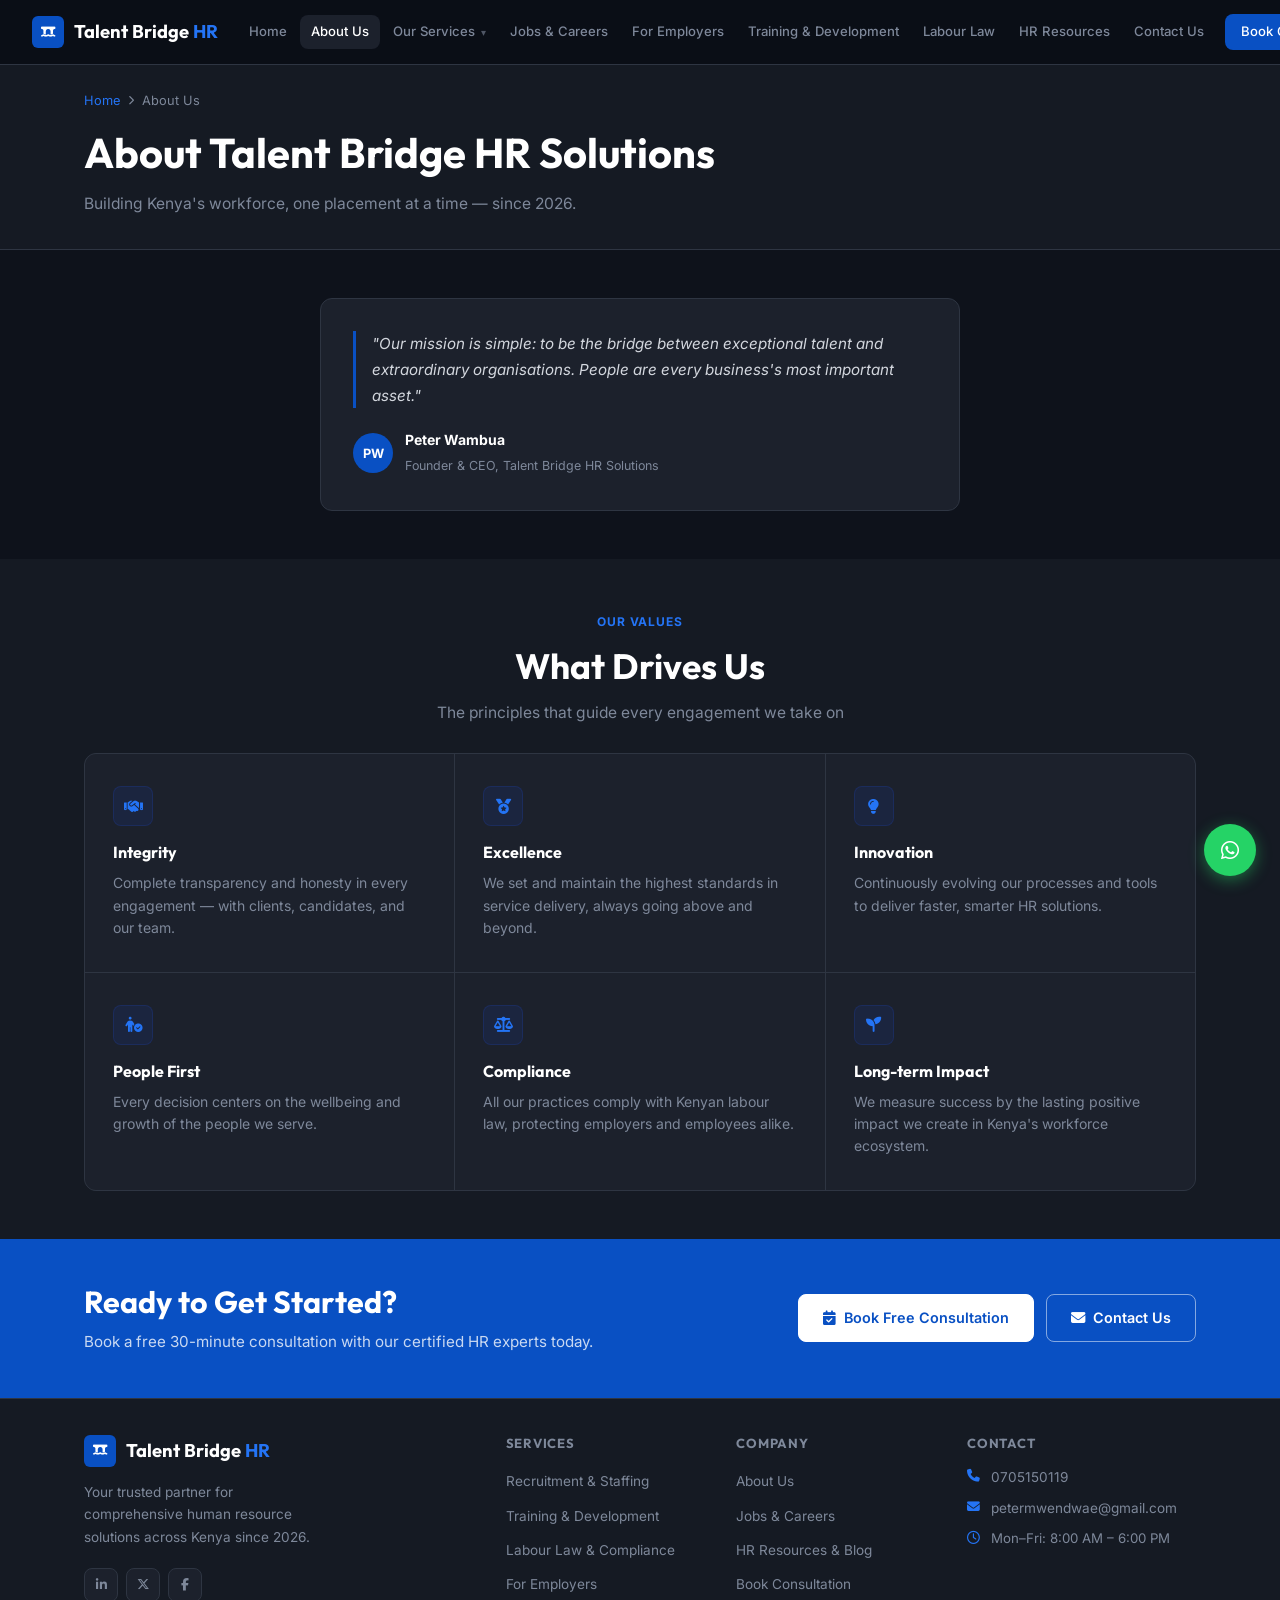
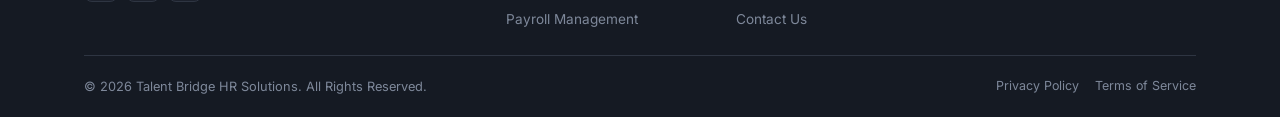
==== about.html @ 5bc2b4ff "Add Talent Bridge HR Solutions frontend" ====
<!DOCTYPE html>
<html lang="en">
<head>
    <meta charset="UTF-8">
    <meta name="viewport" content="width=device-width,initial-scale=1.0">
    <meta name="description" content="About Talent Bridge HR Solutions – Kenya's trusted HR consulting and staffing partner since 2026.">
    <title>About Us – Talent Bridge HR Solutions</title>
    <link rel="preconnect" href="https://fonts.googleapis.com">
    <link href="https://fonts.googleapis.com/css2?family=Inter:wght@300;400;500;600;700&family=Outfit:wght@400;600;700;800&display=swap" rel="stylesheet">
    <link rel="stylesheet" href="https://cdnjs.cloudflare.com/ajax/libs/font-awesome/6.5.0/css/all.min.css">
    <link rel="stylesheet" href="css/style.css">
    <script defer src="js/script.js"></script>
</head>
<body>
<header class="site-header" id="site-header">
    <nav class="navbar">
        <div class="logo">
            <div class="logo-icon"><i class="fa-solid fa-bridge-water"></i></div>
            <span>Talent Bridge <span class="logo-accent">HR</span></span>
        </div>
        <button class="menu-btn" id="menu-btn" aria-label="Toggle menu"><span></span><span></span><span></span></button>
        <ul class="nav-links" id="nav-links">
            <li><a href="index.html">Home</a></li>
            <li><a href="about.html"  class="active">About Us</a></li>
            <li class="has-dropdown">
                <a href="services.html">Our Services <span class="arrow">&#9662;</span></a>
                <ul class="dropdown">
                    <li><a href="services.html#recruitment">Recruitment</a></li>
                    <li><a href="services.html#payroll">Payroll Management</a></li>
                    <li><a href="services.html#compliance">Compliance</a></li>
                    <li><a href="services.html#consulting">HR Consulting</a></li>
                </ul>
            </li>
            <li><a href="jobs.html">Jobs &amp; Careers</a></li>
            <li><a href="employers.html">For Employers</a></li>
            <li><a href="training.html">Training &amp; Development</a></li>
            <li><a href="labour-law.html">Labour Law</a></li>
            <li><a href="blog.html">HR Resources</a></li>
            <li><a href="contacts.html">Contact Us</a></li>
            <li><a href="consultation.html" class="nav-cta">Book Consultation</a></li>
        </ul>
    </nav>
</header>
<section class="page-hero">
    <div class="container">
        <div class="breadcrumb">
            <a href="index.html">Home</a>
            <i class="fa-solid fa-chevron-right"></i>
            <span>About Us</span>
        </div>
        <h1>About Talent Bridge HR Solutions</h1>
        <p>Building Kenya's workforce, one placement at a time — since 2026.</p>
    </div>
</section>

<section class="section">
    <div class="container">
        <div class="testimonial-box" style="max-width:640px;margin:0 auto;">
            <blockquote>"Our mission is simple: to be the bridge between exceptional talent and extraordinary organisations. People are every business's most important asset."</blockquote>
            <div class="t-author">
                <div class="t-avatar">PW</div>
                <div><strong>Peter Wambua</strong><span>Founder &amp; CEO, Talent Bridge HR Solutions</span></div>
            </div>
        </div>
    </div>
</section>

<section class="section section-alt">
    <div class="container">
        <div class="section-header">
            <div class="section-tag">Our Values</div>
            <h2>What Drives Us</h2>
            <p>The principles that guide every engagement we take on</p>
        </div>
        <div class="services-grid">
            <div class="service-card">
                <div class="service-icon"><i class="fa-solid fa-handshake"></i></div>
                <h3>Integrity</h3>
                <p>Complete transparency and honesty in every engagement — with clients, candidates, and our team.</p>
            </div>
            <div class="service-card">
                <div class="service-icon"><i class="fa-solid fa-medal"></i></div>
                <h3>Excellence</h3>
                <p>We set and maintain the highest standards in service delivery, always going above and beyond.</p>
            </div>
            <div class="service-card">
                <div class="service-icon"><i class="fa-solid fa-lightbulb"></i></div>
                <h3>Innovation</h3>
                <p>Continuously evolving our processes and tools to deliver faster, smarter HR solutions.</p>
            </div>
            <div class="service-card">
                <div class="service-icon"><i class="fa-solid fa-person-circle-check"></i></div>
                <h3>People First</h3>
                <p>Every decision centers on the wellbeing and growth of the people we serve.</p>
            </div>
            <div class="service-card">
                <div class="service-icon"><i class="fa-solid fa-scale-balanced"></i></div>
                <h3>Compliance</h3>
                <p>All our practices comply with Kenyan labour law, protecting employers and employees alike.</p>
            </div>
            <div class="service-card">
                <div class="service-icon"><i class="fa-solid fa-seedling"></i></div>
                <h3>Long-term Impact</h3>
                <p>We measure success by the lasting positive impact we create in Kenya's workforce ecosystem.</p>
            </div>
        </div>
    </div>
</section>

<section class="cta-banner">
    <div class="container">
        <div class="cta-text">
            <h2>Ready to Get Started?</h2>
            <p>Book a free 30-minute consultation with our certified HR experts today.</p>
        </div>
        <div class="cta-actions">
            <a href="consultation.html" class="btn btn-white"><i class="fa-solid fa-calendar-check"></i> Book Free Consultation</a>
            <a href="contacts.html" class="btn btn-outline-white"><i class="fa-solid fa-envelope"></i> Contact Us</a>
        </div>
    </div>
</section>
<footer class="site-footer" id="footer">
    <div class="footer-main">
        <div class="container">
            <div class="footer-grid">
                <div class="footer-brand">
                    <div class="logo">
                        <div class="logo-icon"><i class="fa-solid fa-bridge-water"></i></div>
                        <span>Talent Bridge <span class="logo-accent">HR</span></span>
                    </div>
                    <p>Your trusted partner for comprehensive human resource solutions across Kenya since 2026.</p>
                    <div class="footer-socials">
                        <a href="#" aria-label="LinkedIn"><i class="fa-brands fa-linkedin-in"></i></a>
                        <a href="#" aria-label="X/Twitter"><i class="fa-brands fa-x-twitter"></i></a>
                        <a href="#" aria-label="Facebook"><i class="fa-brands fa-facebook-f"></i></a>
                    </div>
                </div>
                <div class="footer-col">
                    <h4>Services</h4>
                    <ul>
                        <li><a href="services.html">Recruitment &amp; Staffing</a></li>
                        <li><a href="training.html">Training &amp; Development</a></li>
                        <li><a href="labour-law.html">Labour Law &amp; Compliance</a></li>
                        <li><a href="employers.html">For Employers</a></li>
                        <li><a href="services.html#payroll">Payroll Management</a></li>
                    </ul>
                </div>
                <div class="footer-col">
                    <h4>Company</h4>
                    <ul>
                        <li><a href="about.html">About Us</a></li>
                        <li><a href="jobs.html">Jobs &amp; Careers</a></li>
                        <li><a href="blog.html">HR Resources &amp; Blog</a></li>
                        <li><a href="consultation.html">Book Consultation</a></li>
                        <li><a href="contacts.html">Contact Us</a></li>
                    </ul>
                </div>
                <div class="footer-col">
                    <h4>Contact</h4>
                    <div class="footer-contact-info">
                        <div class="contact-row"><i class="fa-solid fa-phone"></i><p><a href="tel:0705150119">0705150119</a></p></div>
                        <div class="contact-row"><i class="fa-solid fa-envelope"></i><p><a href="mailto:petermwendwae@gmail.com">petermwendwae@gmail.com</a></p></div>
                        <div class="contact-row"><i class="fa-regular fa-clock"></i><p>Mon–Fri: 8:00 AM – 6:00 PM</p></div>
                    </div>
                </div>
            </div>
        </div>
    </div>
    <div class="container">
        <div class="footer-bottom">
            <p>&copy; 2026 Talent Bridge HR Solutions. All Rights Reserved.</p>
            <div class="footer-legal"><a href="#">Privacy Policy</a><a href="#">Terms of Service</a></div>
        </div>
    </div>
</footer>
<a href="https://wa.me/254705150119?text=Hello%20Talent%20Bridge%20HR" class="whatsapp-float" target="_blank" aria-label="WhatsApp">
    <i class="fa-brands fa-whatsapp"></i>
</a>
</body>
</html>
---- css/style.css ----
/* ========================================================
   Talent Bridge HR Solutions — style.css
   Clean, Professional Corporate Design
   ======================================================== */

/* ── Google Fonts + Font Awesome loaded in HTML ───────── */

:root {
    --primary:        hsl(217, 91%, 40%);
    --primary-light:  hsl(217, 91%, 55%);
    --primary-dark:   hsl(217, 91%, 30%);
    --accent:         hsl(160, 64%, 40%);
    --dark:           hsl(220, 30%, 8%);
    --dark-2:         hsl(220, 26%, 11%);
    --surface:        hsl(220, 22%, 14%);
    --surface-2:      hsl(220, 20%, 18%);
    --border:         hsl(220, 18%, 22%);
    --text:           hsl(220, 15%, 85%);
    --text-muted:     hsl(220, 12%, 55%);
    --white:          #ffffff;
    --shadow:         0 1px 4px rgba(0,0,0,0.3), 0 4px 16px rgba(0,0,0,0.2);
    --shadow-lg:      0 8px 32px rgba(0,0,0,0.35);
    --radius:         8px;
    --radius-lg:      12px;
    --transition:     all 0.2s ease;
    --font-body:      'Inter', sans-serif;
    --font-head:      'Outfit', sans-serif;
    --max-width:      1160px;
}

/* ── Reset ───────────────────────────────────────────── */
*, *::before, *::after { box-sizing: border-box; margin: 0; padding: 0; }
html { scroll-behavior: smooth; }
body {
    font-family: var(--font-body);
    background: var(--dark);
    color: var(--text);
    line-height: 1.65;
    font-size: 16px;
    -webkit-font-smoothing: antialiased;
}
a { text-decoration: none; color: inherit; transition: var(--transition); }
img { max-width: 100%; display: block; }
ul { list-style: none; }
h1, h2, h3, h4 { font-family: var(--font-head); line-height: 1.25; color: var(--white); }

.container { max-width: var(--max-width); margin: 0 auto; padding: 0 24px; }

/* ── Buttons ─────────────────────────────────────────── */
.btn {
    display: inline-flex;
    align-items: center;
    gap: 8px;
    padding: 11px 24px;
    border-radius: var(--radius);
    font-family: var(--font-body);
    font-weight: 600;
    font-size: 0.9rem;
    cursor: pointer;
    border: 1.5px solid transparent;
    transition: var(--transition);
    white-space: nowrap;
}
.btn-primary {
    background: var(--primary);
    color: var(--white);
    border-color: var(--primary);
}
.btn-primary:hover { background: var(--primary-dark); border-color: var(--primary-dark); }

.btn-outline {
    background: transparent;
    color: var(--text);
    border-color: var(--border);
}
.btn-outline:hover { border-color: var(--primary-light); color: var(--white); }

.btn-white { background: var(--white); color: var(--primary); border-color: var(--white); }
.btn-white:hover { background: hsl(217, 91%, 95%); }

.btn-outline-white { background: transparent; color: var(--white); border-color: rgba(255,255,255,0.5); }
.btn-outline-white:hover { background: rgba(255,255,255,0.1); border-color: var(--white); }

.btn-sm { padding: 8px 18px; font-size: 0.85rem; }

/* ── Section Layout ──────────────────────────────────── */
.section { padding: 48px 0; }
.section-alt { background: var(--dark-2); }

.section-header { text-align: center; max-width: 580px; margin: 0 auto 28px; }
.section-tag {
    display: inline-block;
    font-size: 0.75rem;
    font-weight: 700;
    letter-spacing: 0.08em;
    text-transform: uppercase;
    color: var(--primary-light);
    margin-bottom: 12px;
}
.section-header h2 { font-size: clamp(1.6rem, 3.5vw, 2.2rem); margin-bottom: 12px; }
.section-header p { color: var(--text-muted); font-size: 0.975rem; }
.section-cta { text-align: center; margin-top: 24px; }

/* ── Navbar ──────────────────────────────────────────── */
.site-header {
    position: fixed;
    top: 0; left: 0; right: 0;
    z-index: 1000;
    background: rgba(10, 14, 22, 0.92);
    backdrop-filter: blur(16px);
    border-bottom: 1px solid var(--border);
}
.navbar {
    display: flex;
    align-items: center;
    justify-content: space-between;
    padding: 0 32px;
    height: 64px;
    gap: 20px;
}
.logo {
    display: flex;
    align-items: center;
    gap: 10px;
    font-family: var(--font-head);
    font-weight: 700;
    font-size: 1.15rem;
    color: var(--white);
    white-space: nowrap;
    flex-shrink: 0;
}
.logo-icon {
    width: 32px;
    height: 32px;
    background: var(--primary);
    border-radius: 6px;
    display: flex;
    align-items: center;
    justify-content: center;
    color: var(--white);
    font-size: 0.8rem;
}
.logo-accent { color: var(--primary-light); }

.nav-links {
    display: flex;
    align-items: center;
    gap: 2px;
}
.nav-links li { position: relative; }
.nav-links a {
    display: block;
    padding: 6px 11px;
    font-size: 0.82rem;
    font-weight: 500;
    color: var(--text-muted);
    border-radius: var(--radius);
    white-space: nowrap;
}
.nav-links a:hover, .nav-links a.active { color: var(--white); background: var(--surface); }
.nav-links a.nav-cta {
    background: var(--primary);
    color: var(--white);
    margin-left: 8px;
    padding: 7px 16px;
}
.nav-links a.nav-cta:hover { background: var(--primary-dark); }

/* Dropdown */
.has-dropdown { position: relative; }
.dropdown {
    display: none;
    position: absolute;
    top: calc(100% + 6px);
    left: 0;
    background: var(--dark-2);
    border: 1px solid var(--border);
    border-radius: var(--radius-lg);
    min-width: 190px;
    padding: 6px;
    box-shadow: var(--shadow-lg);
    z-index: 100;
}
.has-dropdown:hover .dropdown { display: block; }
.dropdown a { padding: 9px 12px; font-size: 0.85rem; border-radius: var(--radius); }
.arrow { font-size: 0.65rem; opacity: 0.6; margin-left: 2px; }

/* Hamburger */
.menu-btn {
    display: none;
    flex-direction: column;
    gap: 5px;
    background: none;
    border: none;
    cursor: pointer;
    padding: 8px;
    flex-shrink: 0;
}
.menu-btn span { display: block; width: 22px; height: 2px; background: var(--white); border-radius: 2px; transition: var(--transition); }

/* ── Hero ────────────────────────────────────────────── */
.hero {
    padding: 96px 0 48px;
    border-bottom: 1px solid var(--border);
}
.hero-inner {
    display: grid;
    grid-template-columns: 1fr 1fr;
    gap: 64px;
    align-items: center;
}
.hero-label {
    display: inline-flex;
    align-items: center;
    gap: 8px;
    font-size: 0.78rem;
    font-weight: 600;
    letter-spacing: 0.06em;
    text-transform: uppercase;
    color: var(--primary-light);
    margin-bottom: 20px;
}
.hero-label i { font-size: 0.75rem; }
.hero h1 { font-size: clamp(2rem, 4vw, 3rem); margin-bottom: 16px; }
.hero h1 span { color: var(--primary-light); }
.hero p { color: var(--text-muted); font-size: 1rem; max-width: 480px; margin-bottom: 16px; line-height: 1.7; }
.hero-actions { display: flex; gap: 12px; flex-wrap: wrap; }

.hero-stats {
    display: grid;
    grid-template-columns: repeat(3, 1fr);
    gap: 1px;
    background: var(--border);
    border: 1px solid var(--border);
    border-radius: var(--radius-lg);
    overflow: hidden;
}
.stat-item {
    background: var(--surface);
    padding: 28px 20px;
    text-align: center;
}
.stat-item .num {
    font-family: var(--font-head);
    font-size: 2rem;
    font-weight: 800;
    color: var(--white);
    display: block;
}
.stat-item .lbl { font-size: 0.78rem; color: var(--text-muted); margin-top: 4px; display: block; }

.hero-features {
    display: flex;
    flex-direction: column;
    gap: 12px;
    margin-top: 24px;
}
.hero-feature {
    display: flex;
    align-items: center;
    gap: 12px;
    background: var(--surface);
    border: 1px solid var(--border);
    border-radius: var(--radius);
    padding: 16px 18px;
}
.hero-feature i { color: var(--primary-light); font-size: 1rem; width: 18px; text-align: center; flex-shrink: 0; }
.hero-feature span { font-size: 0.9rem; font-weight: 500; color: var(--text); }

/* ── Services Grid ───────────────────────────────────── */
.services-grid {
    display: grid;
    grid-template-columns: repeat(3, 1fr);
    gap: 1px;
    background: var(--border);
    border: 1px solid var(--border);
    border-radius: var(--radius-lg);
    overflow: hidden;
}
.service-card {
    background: var(--surface);
    padding: 32px 28px;
    display: flex;
    flex-direction: column;
    gap: 10px;
    transition: var(--transition);
    cursor: pointer;
}
.service-card:hover { background: var(--surface-2); }
.service-card:hover .service-link { color: var(--white); }
.service-icon {
    width: 40px;
    height: 40px;
    border-radius: var(--radius);
    background: rgba(30, 64, 175, 0.15);
    border: 1px solid rgba(30, 64, 175, 0.25);
    display: flex;
    align-items: center;
    justify-content: center;
    color: var(--primary-light);
    font-size: 0.95rem;
    margin-bottom: 6px;
    flex-shrink: 0;
}
.service-card h3 { font-size: 1rem; font-weight: 700; }
.service-card p { color: var(--text-muted); font-size: 0.875rem; flex: 1; line-height: 1.6; }
.service-link { font-size: 0.8rem; font-weight: 600; color: var(--primary-light); margin-top: 4px; }

/* ── Jobs ────────────────────────────────────────────── */
.jobs-grid { display: grid; grid-template-columns: repeat(3, 1fr); gap: 16px; }
.job-card {
    background: var(--surface);
    border: 1px solid var(--border);
    border-radius: var(--radius-lg);
    padding: 24px;
    display: flex;
    flex-direction: column;
    gap: 14px;
    transition: var(--transition);
    position: relative;
}
.job-card:hover { border-color: var(--primary); }
.job-badge {
    position: absolute;
    top: 16px; right: 16px;
    background: var(--primary);
    color: var(--white);
    font-size: 0.68rem;
    font-weight: 700;
    padding: 3px 9px;
    border-radius: 4px;
    letter-spacing: 0.04em;
    text-transform: uppercase;
}
.job-badge.new { background: var(--accent); }
.job-badge.remote { background: var(--surface-2); color: var(--text-muted); border: 1px solid var(--border); }
.job-icon {
    width: 44px; height: 44px;
    background: var(--surface-2);
    border: 1px solid var(--border);
    border-radius: var(--radius);
    display: flex; align-items: center; justify-content: center;
    color: var(--primary-light);
    font-size: 1rem;
    flex-shrink: 0;
}
.job-top { display: flex; align-items: flex-start; gap: 12px; }
.job-title { font-size: 0.975rem; color: var(--white); font-weight: 700; margin-bottom: 3px; }
.job-company { color: var(--text-muted); font-size: 0.82rem; }
.job-meta { display: flex; flex-wrap: wrap; gap: 12px; }
.job-meta-item { display: flex; align-items: center; gap: 5px; font-size: 0.78rem; color: var(--text-muted); }
.job-meta-item i { font-size: 0.7rem; color: var(--primary-light); }
.job-tags { display: flex; gap: 6px; flex-wrap: wrap; }
.tag {
    background: var(--surface-2);
    border: 1px solid var(--border);
    color: var(--text-muted);
    font-size: 0.72rem;
    padding: 3px 8px;
    border-radius: 4px;
    font-weight: 500;
}

/* ── Two-column layout ───────────────────────────────── */
.two-col { display: grid; grid-template-columns: 1fr 1fr; gap: 64px; align-items: center; }
.two-col .col-content p { color: var(--text-muted); margin-bottom: 14px; font-size: 0.975rem; line-height: 1.7; }

/* ── Check list ──────────────────────────────────────── */
.check-list { display: flex; flex-direction: column; gap: 16px; margin-bottom: 16px; }
.check-item { display: flex; gap: 14px; align-items: flex-start; }
.check-item i { color: var(--accent); margin-top: 2px; font-size: 0.85rem; flex-shrink: 0; }
.check-item h4 { font-size: 0.9rem; color: var(--white); margin-bottom: 2px; }
.check-item p { font-size: 0.83rem; color: var(--text-muted); line-height: 1.5; }

/* ── Testimonial ─────────────────────────────────────── */
.testimonial-box {
    background: var(--surface);
    border: 1px solid var(--border);
    border-radius: var(--radius-lg);
    padding: 32px;
    margin-bottom: 16px;
}
.testimonial-box blockquote {
    font-size: 0.95rem;
    color: var(--text);
    line-height: 1.7;
    font-style: italic;
    margin-bottom: 20px;
    border-left: 3px solid var(--primary);
    padding-left: 16px;
}
.t-author { display: flex; align-items: center; gap: 12px; }
.t-avatar {
    width: 40px; height: 40px;
    background: var(--primary);
    border-radius: 50%;
    display: flex; align-items: center; justify-content: center;
    font-size: 0.8rem;
    font-weight: 700;
    color: var(--white);
    flex-shrink: 0;
}
.t-author strong { font-size: 0.875rem; color: var(--white); display: block; }
.t-author span { font-size: 0.78rem; color: var(--text-muted); }
.t-stars { display: flex; gap: 3px; margin-top: 12px; }
.t-stars i { color: hsl(42, 100%, 60%); font-size: 0.8rem; }

.stat-highlight {
    background: var(--primary);
    border-radius: var(--radius-lg);
    padding: 28px;
    text-align: center;
}
.stat-highlight .num { font-family: var(--font-head); font-size: 2.8rem; font-weight: 800; color: var(--white); }
.stat-highlight .lbl { font-size: 0.85rem; color: rgba(255,255,255,0.8); margin-top: 6px; }

/* ── Blog Cards ──────────────────────────────────────── */
.blog-grid { display: grid; grid-template-columns: repeat(3, 1fr); gap: 16px; }
.blog-card {
    background: var(--surface);
    border: 1px solid var(--border);
    border-radius: var(--radius-lg);
    padding: 24px;
    display: flex;
    flex-direction: column;
    gap: 10px;
    transition: var(--transition);
    color: inherit;
}
.blog-card:hover { border-color: var(--primary); }
.blog-cat {
    font-size: 0.72rem;
    font-weight: 700;
    letter-spacing: 0.06em;
    text-transform: uppercase;
    color: var(--primary-light);
}
.blog-card h3 { font-size: 0.925rem; line-height: 1.45; }
.blog-card p { color: var(--text-muted); font-size: 0.82rem; flex: 1; line-height: 1.6; }
.blog-meta { font-size: 0.75rem; color: var(--text-muted); display: flex; align-items: center; gap: 6px; margin-top: 4px; }
.blog-meta i { font-size: 0.68rem; }

/* ── CTA Banner ──────────────────────────────────────── */
.cta-banner { background: var(--primary); padding: 44px 0; }
.cta-banner .container { display: flex; align-items: center; justify-content: space-between; gap: 40px; flex-wrap: wrap; }
.cta-text h2 { font-size: clamp(1.4rem, 3vw, 1.9rem); color: var(--white); margin-bottom: 8px; }
.cta-text p { color: rgba(255,255,255,0.78); font-size: 0.95rem; }
.cta-actions { display: flex; gap: 12px; flex-wrap: wrap; flex-shrink: 0; }

/* ── Footer ──────────────────────────────────────────── */
.site-footer { background: var(--dark-2); border-top: 1px solid var(--border); }
.footer-main { padding: 36px 0 24px; }
.footer-grid {
    display: grid;
    grid-template-columns: 2fr 1fr 1fr 1.2fr;
    gap: 40px;
}
.footer-brand p { color: var(--text-muted); font-size: 0.85rem; margin: 14px 0 20px; max-width: 240px; line-height: 1.65; }
.footer-socials { display: flex; gap: 8px; }
.footer-socials a {
    width: 34px; height: 34px;
    background: var(--surface);
    border: 1px solid var(--border);
    border-radius: var(--radius);
    display: flex; align-items: center; justify-content: center;
    color: var(--text-muted);
    font-size: 0.78rem;
    transition: var(--transition);
}
.footer-socials a:hover { background: var(--primary); color: var(--white); border-color: var(--primary); }

.footer-col h4 { font-size: 0.82rem; font-weight: 700; letter-spacing: 0.06em; text-transform: uppercase; color: var(--text-muted); margin-bottom: 16px; }
.footer-col ul { display: flex; flex-direction: column; gap: 8px; }
.footer-col a { color: var(--text-muted); font-size: 0.85rem; }
.footer-col a:hover { color: var(--white); }

.footer-contact-info { display: flex; flex-direction: column; gap: 10px; }
.contact-row { display: flex; align-items: flex-start; gap: 10px; }
.contact-row i { color: var(--primary-light); font-size: 0.8rem; margin-top: 3px; flex-shrink: 0; width: 14px; }
.contact-row p { color: var(--text-muted); font-size: 0.83rem; line-height: 1.5; }
.contact-row a { color: var(--text-muted); }
.contact-row a:hover { color: var(--primary-light); }

.footer-bottom {
    border-top: 1px solid var(--border);
    padding: 20px 0;
    display: flex;
    justify-content: space-between;
    align-items: center;
    flex-wrap: wrap;
    gap: 12px;
}
.footer-bottom p { color: var(--text-muted); font-size: 0.8rem; }
.footer-legal { display: flex; gap: 16px; }
.footer-legal a { color: var(--text-muted); font-size: 0.78rem; }
.footer-legal a:hover { color: var(--white); }

/* ── WhatsApp Float ──────────────────────────────────── */
.whatsapp-float {
    position: fixed;
    bottom: 24px; right: 24px;
    width: 52px; height: 52px;
    background: #25D366;
    border-radius: 50%;
    display: flex; align-items: center; justify-content: center;
    color: var(--white);
    font-size: 1.3rem;
    box-shadow: 0 4px 16px rgba(37,211,102,0.45);
    z-index: 999;
    transition: var(--transition);
}
.whatsapp-float:hover { transform: translateY(-2px); box-shadow: 0 6px 20px rgba(37,211,102,0.55); }

/* ── Page Hero ───────────────────────────────────────── */
.page-hero {
    padding: 90px 0 32px;
    border-bottom: 1px solid var(--border);
    background: var(--dark-2);
}
.breadcrumb { display: flex; gap: 8px; align-items: center; font-size: 0.8rem; color: var(--text-muted); margin-bottom: 16px; }
.breadcrumb a { color: var(--primary-light); }
.breadcrumb i { font-size: 0.6rem; }
.page-hero h1 { font-size: clamp(1.8rem, 4vw, 2.6rem); margin-bottom: 12px; }
.page-hero p { color: var(--text-muted); font-size: 0.975rem; max-width: 560px; }

/* ── Contact / Consultation forms ───────────────────── */
.form-group { display: flex; flex-direction: column; gap: 6px; margin-bottom: 16px; }
.form-group.half { display: contents; }
.form-row { display: grid; grid-template-columns: 1fr 1fr; gap: 16px; }
label { font-size: 0.8rem; font-weight: 600; color: var(--text-muted); }
input, select, textarea {
    background: var(--surface-2);
    border: 1px solid var(--border);
    border-radius: var(--radius);
    padding: 11px 14px;
    color: var(--white);
    font-size: 0.9rem;
    font-family: var(--font-body);
    width: 100%;
    transition: var(--transition);
}
input:focus, select:focus, textarea:focus {
    outline: none;
    border-color: var(--primary-light);
    box-shadow: 0 0 0 3px rgba(30, 64, 175, 0.15);
}
select option { background: var(--dark-2); }
textarea { resize: vertical; min-height: 120px; }
.form-submit { background: var(--surface); border: 1px solid var(--border); border-radius: var(--radius-lg); padding: 36px; }
.form-submit h2 { margin-bottom: 6px; font-size: 1.3rem; }
.form-submit > p { color: var(--text-muted); font-size: 0.875rem; margin-bottom: 24px; }
.success-box { display:none; text-align:center; padding:32px; background:rgba(52,168,83,0.08); border:1px solid var(--accent); border-radius:var(--radius-lg); margin-top:16px; }
.success-box i { font-size:2.5rem; color:var(--accent); margin-bottom:12px; display:block; }
.success-box h3 { color:var(--white); margin-bottom:6px; }
.success-box p { color:var(--text-muted); font-size:0.875rem; }

/* ── Sidebar info cards ──────────────────────────────── */
.info-card { background: var(--surface); border: 1px solid var(--border); border-radius: var(--radius-lg); padding: 24px; margin-bottom: 16px; }
.info-card h3 { font-size: 0.95rem; margin-bottom: 16px; }

/* ── Process Steps ───────────────────────────────────── */
.process-grid { display: grid; grid-template-columns: repeat(4, 1fr); gap: 16px; margin-top: 28px; }
.process-step { background: var(--surface); border: 1px solid var(--border); border-radius: var(--radius-lg); padding: 24px; }
.step-num { font-size: 0.72rem; font-weight: 700; letter-spacing: 0.06em; color: var(--primary-light); text-transform: uppercase; margin-bottom: 12px; }
.process-step i { font-size: 1.2rem; color: var(--primary-light); margin-bottom: 12px; display: block; }
.process-step h3 { font-size: 0.95rem; margin-bottom: 8px; }
.process-step p { font-size: 0.83rem; color: var(--text-muted); line-height: 1.6; }

/* ── Law list ────────────────────────────────────────── */
.law-grid { display: grid; grid-template-columns: repeat(3, 1fr); gap: 10px; margin-top: 24px; }
.law-item { display: flex; align-items: center; gap: 8px; font-size: 0.85rem; color: var(--text-muted); }
.law-item i { color: var(--accent); font-size: 0.75rem; }

/* ── Animations (subtle) ─────────────────────────────── */
@keyframes fadeUp { from { opacity:0; transform:translateY(16px); } to { opacity:1; transform:none; } }

/* ── Responsive ──────────────────────────────────────── */
@media (max-width: 1100px) {
    .footer-grid { grid-template-columns: 1fr 1fr; }
    .services-grid { grid-template-columns: repeat(2, 1fr); }
    .hero-inner, .two-col { grid-template-columns: 1fr; gap: 40px; }
    .hero-stats { grid-template-columns: repeat(3, 1fr); }
}

@media (max-width: 900px) {
    .navbar { padding: 0 20px; }
    .menu-btn { display: flex; }
    .nav-links {
        display: none;
        position: fixed;
        top: 0; right: 0;
        width: min(300px, 85vw);
        height: 100vh;
        background: var(--dark-2);
        border-left: 1px solid var(--border);
        flex-direction: column;
        align-items: flex-start;
        padding: 72px 16px 32px;
        overflow-y: auto;
        z-index: 999;
        box-shadow: -8px 0 32px rgba(0,0,0,0.4);
        gap: 2px;
    }
    .nav-links.active { display: flex; }
    .nav-links li { width: 100%; }
    .nav-links a { padding: 11px 14px; width: 100%; font-size: 0.95rem; }
    .nav-links a.nav-cta { margin: 8px 0 0; text-align: center; }
    .dropdown { position: static; display: none; background: rgba(255,255,255,0.04); border: none; box-shadow: none; padding: 4px 0 4px 12px; }
    .has-dropdown.open .dropdown { display: block; }
    .has-dropdown:hover .dropdown { display: none; }
    .jobs-grid, .blog-grid { grid-template-columns: 1fr; }
    .process-grid { grid-template-columns: 1fr 1fr; }
    .cta-banner .container { flex-direction: column; text-align: center; }
    .cta-actions { justify-content: center; }
}

@media (max-width: 640px) {
    .section { padding: 36px 0; }
    .services-grid { grid-template-columns: 1fr; }
    .footer-grid { grid-template-columns: 1fr; }
    .hero-stats { grid-template-columns: 1fr; }
    .process-grid { grid-template-columns: 1fr; }
    .form-row { grid-template-columns: 1fr; }
    .footer-bottom { flex-direction: column; align-items: flex-start; }
    .law-grid { grid-template-columns: 1fr 1fr; }
}

/* ── Slim Homepage Additions ─────────────────────────── */

/* Hero — compact */
.hero {
    padding: 88px 0 36px;
    border-bottom: 1px solid var(--border);
    text-align: center;
}
.hero-label {
    display: inline-flex;
    align-items: center;
    gap: 7px;
    font-size: 0.75rem;
    font-weight: 700;
    letter-spacing: 0.07em;
    text-transform: uppercase;
    color: var(--primary-light);
    margin-bottom: 18px;
}
.hero h1 {
    font-size: clamp(2rem, 5vw, 3.2rem);
    margin-bottom: 14px;
    line-height: 1.2;
}
.hero h1 span { color: var(--primary-light); }
.hero-sub {
    color: var(--text-muted);
    font-size: 1rem;
    max-width: 500px;
    margin: 0 auto 28px;
    line-height: 1.6;
}
.hero-actions {
    display: flex;
    justify-content: center;
    gap: 12px;
    flex-wrap: wrap;
    margin-bottom: 20px;
}

/* Stats bar */
.hero-stats-bar {
    display: flex;
    justify-content: center;
    gap: 0;
    border: 1px solid var(--border);
    border-radius: var(--radius-lg);
    overflow: hidden;
    max-width: 420px;
    margin: 0 auto;
}
.hstat {
    flex: 1;
    padding: 16px 12px;
    background: var(--surface);
    text-align: center;
    border-right: 1px solid var(--border);
}
.hstat:last-child { border-right: none; }
.hnum {
    display: block;
    font-family: var(--font-head);
    font-size: 1.4rem;
    font-weight: 800;
    color: var(--white);
}
.hlbl {
    display: block;
    font-size: 0.72rem;
    color: var(--text-muted);
    margin-top: 2px;
}

/* Home services — 2x2 grid */
.home-services-grid {
    display: grid;
    grid-template-columns: repeat(2, 1fr);
    gap: 16px;
    margin-bottom: 24px;
}
.home-services-grid .service-card {
    border: 1px solid var(--border);
    border-radius: var(--radius-lg);
    background: var(--surface);
    text-decoration: none;
}

/* Mini why-us strip */
.mini-why-grid {
    display: grid;
    grid-template-columns: repeat(4, 1fr);
    gap: 20px;
}
.mini-why-item {
    display: flex;
    gap: 12px;
    align-items: flex-start;
}
.mini-why-item > i {
    color: var(--accent);
    font-size: 0.9rem;
    margin-top: 3px;
    flex-shrink: 0;
}
.mini-why-item strong {
    display: block;
    color: var(--white);
    font-size: 0.875rem;
    margin-bottom: 4px;
}
.mini-why-item p {
    color: var(--text-muted);
    font-size: 0.8rem;
    line-height: 1.5;
}

/* Mobile overrides for new homepage elements */
@media (max-width: 640px) {
    .hero { padding: 84px 0 32px; }
    .hero h1 { font-size: 1.9rem; }
    .home-services-grid { grid-template-columns: 1fr; }
    .hero-stats-bar { max-width: 100%; }
    .mini-why-grid { grid-template-columns: 1fr 1fr; gap: 16px; }
}
@media (max-width: 400px) {
    .mini-why-grid { grid-template-columns: 1fr; }
}
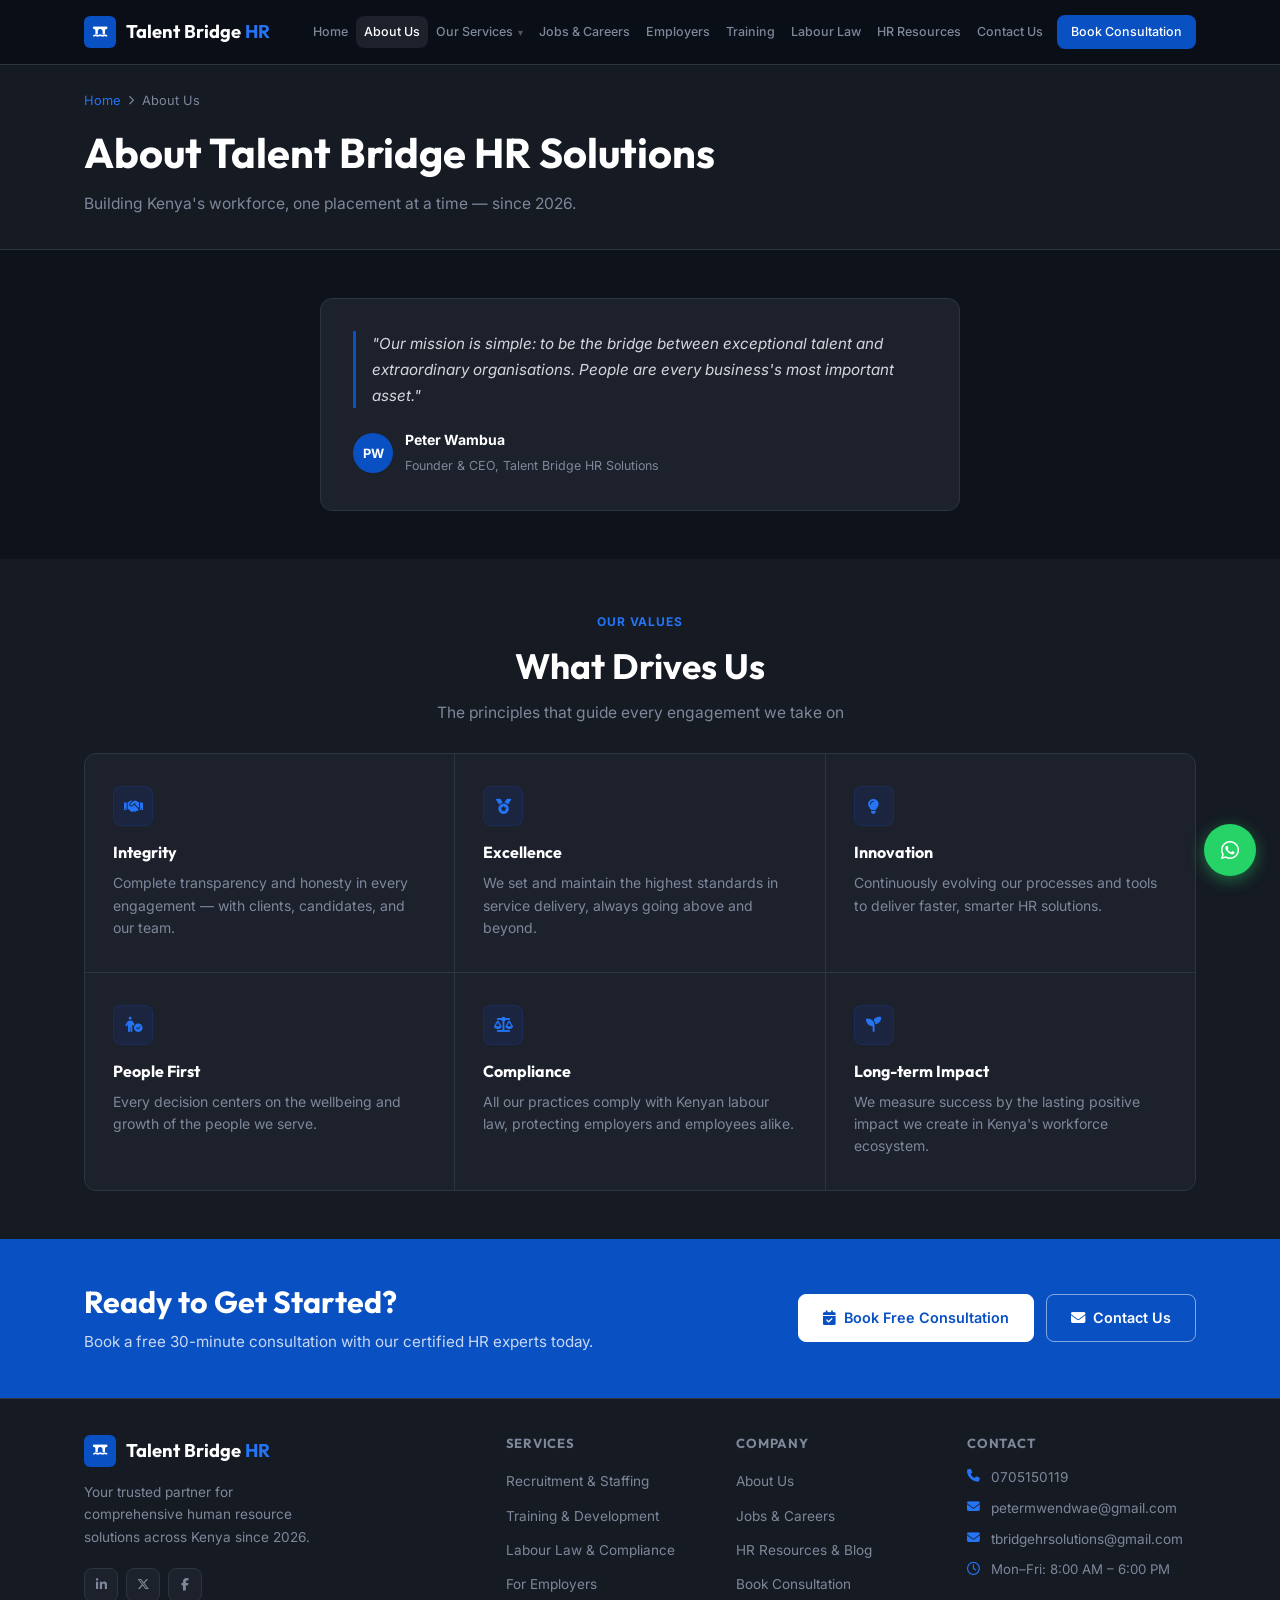
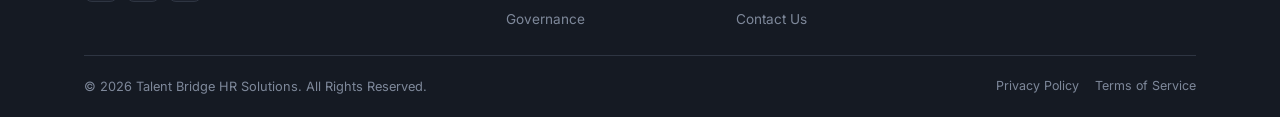
==== commit 90c13d69: "Add Supabase backend, admin dashboard, and dynamic jobs Wire contact, consultation, and application " ====
--- a/about.html
+++ b/about.html
@@ -26,14 +26,14 @@
                 <a href="services.html">Our Services <span class="arrow">&#9662;</span></a>
                 <ul class="dropdown">
                     <li><a href="services.html#recruitment">Recruitment</a></li>
-                    <li><a href="services.html#payroll">Payroll Management</a></li>
+                    <li><a href="services.html#governance">Governance</a></li>
                     <li><a href="services.html#compliance">Compliance</a></li>
                     <li><a href="services.html#consulting">HR Consulting</a></li>
                 </ul>
             </li>
             <li><a href="jobs.html">Jobs &amp; Careers</a></li>
-            <li><a href="employers.html">For Employers</a></li>
-            <li><a href="training.html">Training &amp; Development</a></li>
+            <li><a href="employers.html">Employers</a></li>
+            <li><a href="training.html">Training</a></li>
             <li><a href="labour-law.html">Labour Law</a></li>
             <li><a href="blog.html">HR Resources</a></li>
             <li><a href="contacts.html">Contact Us</a></li>
@@ -142,7 +142,7 @@
                         <li><a href="training.html">Training &amp; Development</a></li>
                         <li><a href="labour-law.html">Labour Law &amp; Compliance</a></li>
                         <li><a href="employers.html">For Employers</a></li>
-                        <li><a href="services.html#payroll">Payroll Management</a></li>
+                        <li><a href="services.html#governance">Governance</a></li>
                     </ul>
                 </div>
                 <div class="footer-col">
@@ -160,6 +160,7 @@
                     <div class="footer-contact-info">
                         <div class="contact-row"><i class="fa-solid fa-phone"></i><p><a href="tel:0705150119">0705150119</a></p></div>
                         <div class="contact-row"><i class="fa-solid fa-envelope"></i><p><a href="mailto:petermwendwae@gmail.com">petermwendwae@gmail.com</a></p></div>
+                        <div class="contact-row"><i class="fa-solid fa-envelope"></i><p><a href="mailto:tbridgehrsolutions@gmail.com">tbridgehrsolutions@gmail.com</a></p></div>
                         <div class="contact-row"><i class="fa-regular fa-clock"></i><p>Mon–Fri: 8:00 AM – 6:00 PM</p></div>
                     </div>
                 </div>
--- a/css/style.css
+++ b/css/style.css
@@ -114,9 +114,11 @@
     display: flex;
     align-items: center;
     justify-content: space-between;
-    padding: 0 32px;
+    max-width: var(--max-width);
+    margin: 0 auto;
+    padding: 0 24px;
     height: 64px;
-    gap: 20px;
+    gap: 12px;
 }
 .logo {
     display: flex;
@@ -145,13 +147,13 @@
 .nav-links {
     display: flex;
     align-items: center;
-    gap: 2px;
+    gap: 0;
 }
 .nav-links li { position: relative; }
 .nav-links a {
     display: block;
-    padding: 6px 11px;
-    font-size: 0.82rem;
+    padding: 6px 8px;
+    font-size: 0.78rem;
     font-weight: 500;
     color: var(--text-muted);
     border-radius: var(--radius);
@@ -161,8 +163,8 @@
 .nav-links a.nav-cta {
     background: var(--primary);
     color: var(--white);
-    margin-left: 8px;
-    padding: 7px 16px;
+    margin-left: 6px;
+    padding: 7px 14px;
 }
 .nav-links a.nav-cta:hover { background: var(--primary-dark); }
 
@@ -361,6 +363,99 @@
     font-weight: 500;
 }
 
+.jobs-state {
+    grid-column: 1 / -1;
+    text-align: center;
+    padding: 48px 20px;
+    background: var(--surface);
+    border: 1px dashed var(--border);
+    border-radius: var(--radius-lg);
+    color: var(--text-muted);
+    font-size: 0.9rem;
+    line-height: 1.7;
+}
+.jobs-state i { display: block; font-size: 1.6rem; color: var(--primary-light); margin-bottom: 10px; }
+.jobs-state a { color: var(--primary-light); }
+.job-desc { color: var(--text-muted); font-size: 0.82rem; line-height: 1.6; }
+
+/* ── Application modal ───────────────────────────────── */
+.modal-overlay {
+    position: fixed;
+    inset: 0;
+    z-index: 2000;
+    display: none;
+    align-items: flex-start;
+    justify-content: center;
+    padding: 24px;
+    background: rgba(8, 11, 18, 0.82);
+    backdrop-filter: blur(4px);
+    overflow-y: auto;
+}
+.modal-overlay.open { display: flex; }
+.modal {
+    position: relative;
+    width: 100%;
+    max-width: 560px;
+    margin: auto;
+    background: var(--surface);
+    border: 1px solid var(--border);
+    border-radius: var(--radius-lg);
+    padding: 28px;
+    box-shadow: var(--shadow-lg);
+}
+.modal-close {
+    position: absolute;
+    top: 14px;
+    right: 14px;
+    background: none;
+    border: none;
+    color: var(--text-muted);
+    font-size: 1.1rem;
+    cursor: pointer;
+    padding: 6px;
+}
+.modal-close:hover { color: var(--white); }
+.modal h3 { font-size: 1.15rem; margin-bottom: 4px; padding-right: 32px; }
+.modal-sub { color: var(--text-muted); font-size: 0.85rem; margin-bottom: 18px; }
+.modal .file-note { color: var(--text-muted); font-size: 0.72rem; margin-top: 4px; }
+.modal .success-box { margin-top: 0; }
+body.modal-open { overflow: hidden; }
+
+/* ── Vacancy Advertising ─────────────────────────────── */
+.vacancy-ad {
+    display: grid;
+    grid-template-columns: 1.2fr 1fr;
+    gap: 40px;
+    align-items: center;
+    background: linear-gradient(135deg, var(--surface), var(--dark-2));
+    border: 1px solid var(--border);
+    border-radius: var(--radius-lg);
+    padding: 40px;
+}
+.vacancy-ad-content h2 { font-size: clamp(1.5rem, 3vw, 2rem); margin-bottom: 12px; }
+.vacancy-ad-content p { color: var(--text-muted); font-size: 0.975rem; line-height: 1.7; margin-bottom: 22px; max-width: 52ch; }
+.vacancy-ad-actions { display: flex; gap: 12px; flex-wrap: wrap; }
+.vacancy-ad-steps { display: flex; flex-direction: column; gap: 18px; }
+.vacancy-ad-steps li { display: flex; align-items: flex-start; gap: 14px; }
+.vacancy-ad-steps li > span {
+    width: 34px; height: 34px;
+    display: flex; align-items: center; justify-content: center;
+    background: rgba(30, 64, 175, 0.12);
+    border: 1px solid rgba(30, 64, 175, 0.2);
+    border-radius: var(--radius);
+    color: var(--primary-light);
+    font-family: var(--font-head);
+    font-weight: 700;
+    font-size: 0.8rem;
+    flex-shrink: 0;
+}
+.vacancy-ad-steps strong { display: block; color: var(--white); font-size: 0.9rem; margin-bottom: 2px; }
+.vacancy-ad-steps p { color: var(--text-muted); font-size: 0.82rem; line-height: 1.55; }
+
+@media (max-width: 900px) {
+    .vacancy-ad { grid-template-columns: 1fr; padding: 28px; gap: 28px; }
+}
+
 /* ── Two-column layout ───────────────────────────────── */
 .two-col { display: grid; grid-template-columns: 1fr 1fr; gap: 64px; align-items: center; }
 .two-col .col-content p { color: var(--text-muted); margin-bottom: 14px; font-size: 0.975rem; line-height: 1.7; }
@@ -554,6 +649,9 @@
 .success-box h3 { color:var(--white); margin-bottom:6px; }
 .success-box p { color:var(--text-muted); font-size:0.875rem; }
 
+.form-error { color:hsl(0, 72%, 62%); font-size:0.85rem; margin-top:10px; }
+.hp-field { position:absolute; left:-9999px; width:1px; height:1px; overflow:hidden; }
+
 /* ── Sidebar info cards ──────────────────────────────── */
 .info-card { background: var(--surface); border: 1px solid var(--border); border-radius: var(--radius-lg); padding: 24px; margin-bottom: 16px; }
 .info-card h3 { font-size: 0.95rem; margin-bottom: 16px; }
@@ -582,8 +680,8 @@
     .hero-stats { grid-template-columns: repeat(3, 1fr); }
 }
 
-@media (max-width: 900px) {
-    .navbar { padding: 0 20px; }
+@media (max-width: 1200px) {
+    .navbar { padding: 0 24px; }
     .menu-btn { display: flex; }
     .nav-links {
         display: none;
@@ -608,6 +706,9 @@
     .dropdown { position: static; display: none; background: rgba(255,255,255,0.04); border: none; box-shadow: none; padding: 4px 0 4px 12px; }
     .has-dropdown.open .dropdown { display: block; }
     .has-dropdown:hover .dropdown { display: none; }
+}
+
+@media (max-width: 900px) {
     .jobs-grid, .blog-grid { grid-template-columns: 1fr; }
     .process-grid { grid-template-columns: 1fr 1fr; }
     .cta-banner .container { flex-direction: column; text-align: center; }
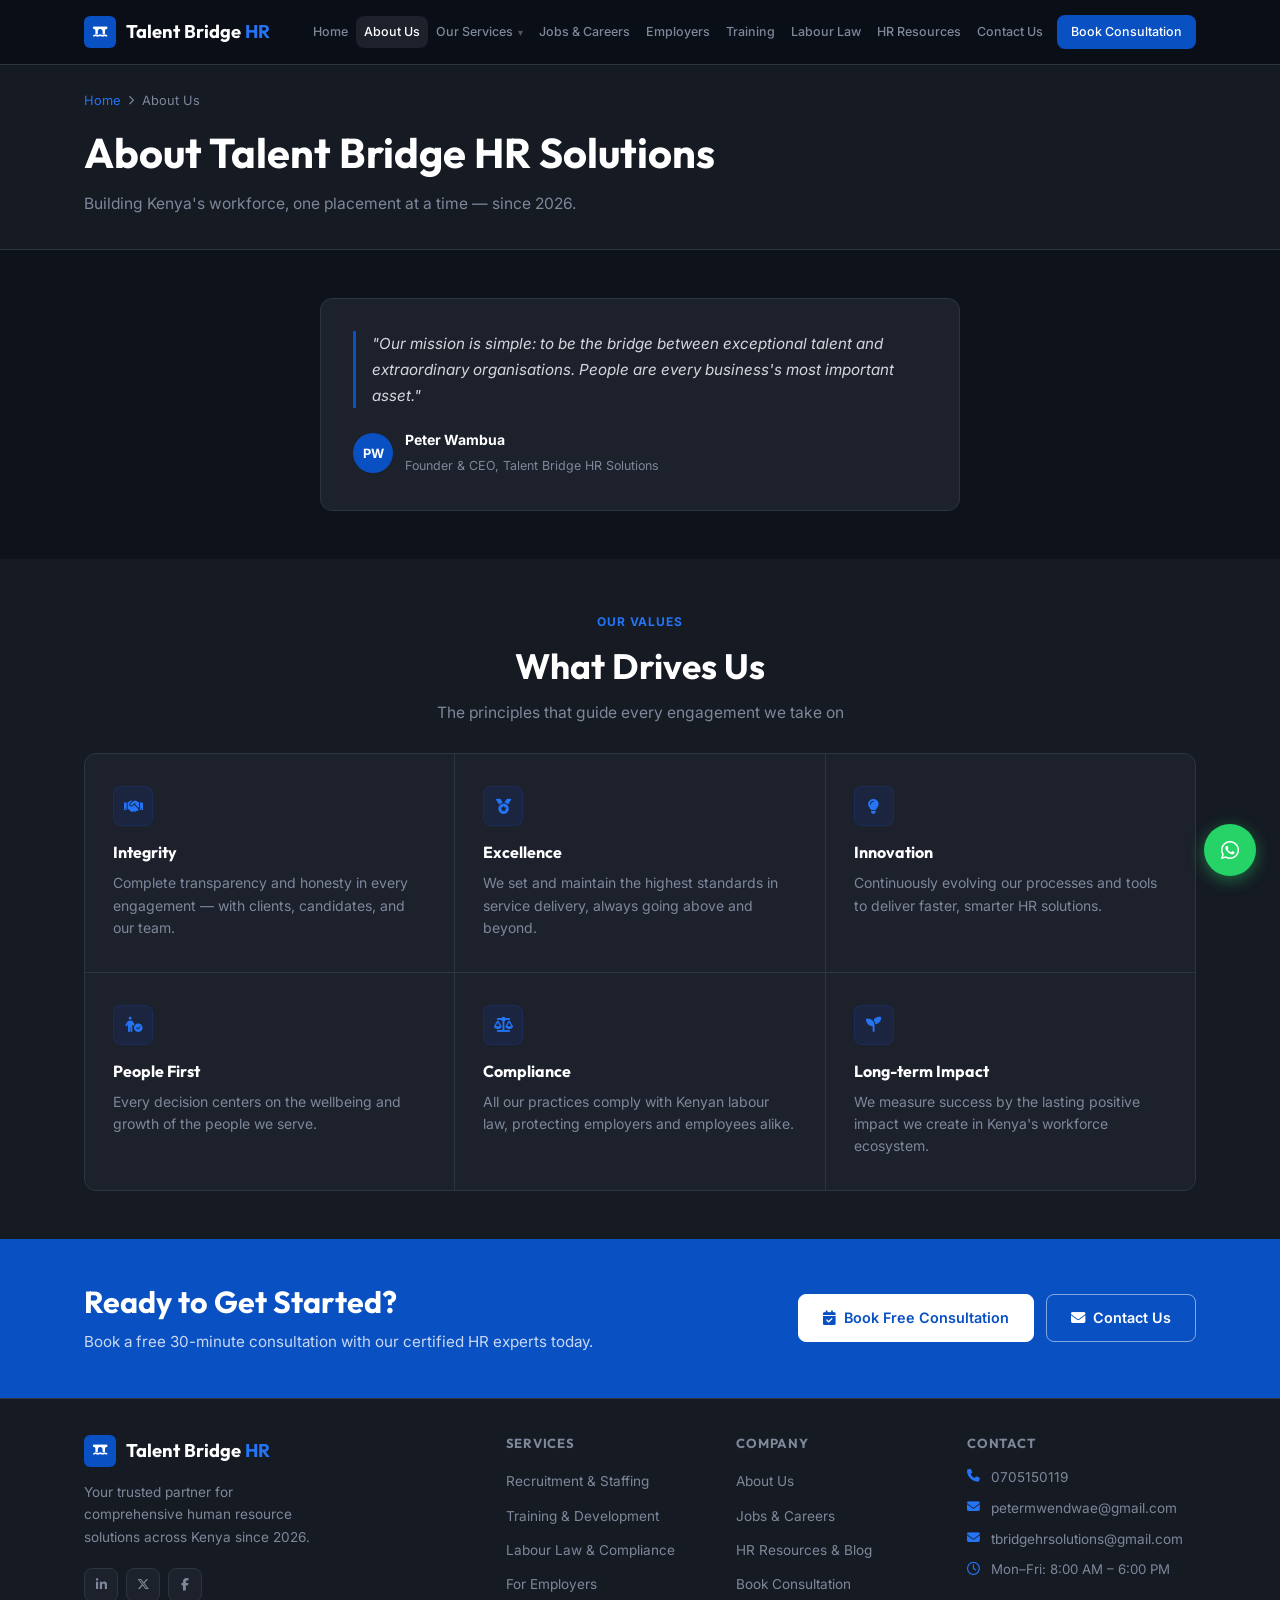
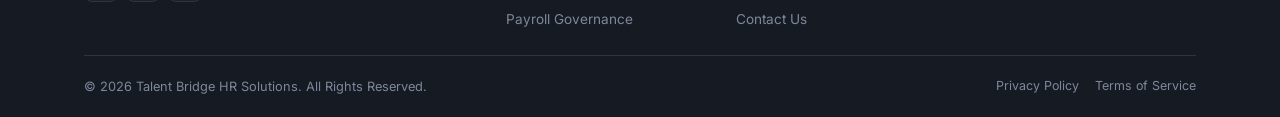
==== commit eacc344d: "Rename Governance service to Payroll Governance across the site (6b0429e08ba3be2600bd4fed)" ====
--- a/about.html
+++ b/about.html
@@ -26,7 +26,7 @@
                 <a href="services.html">Our Services <span class="arrow">&#9662;</span></a>
                 <ul class="dropdown">
                     <li><a href="services.html#recruitment">Recruitment</a></li>
-                    <li><a href="services.html#governance">Governance</a></li>
+                    <li><a href="services.html#governance">Payroll Governance</a></li>
                     <li><a href="services.html#compliance">Compliance</a></li>
                     <li><a href="services.html#consulting">HR Consulting</a></li>
                 </ul>
@@ -142,7 +142,7 @@
                         <li><a href="training.html">Training &amp; Development</a></li>
                         <li><a href="labour-law.html">Labour Law &amp; Compliance</a></li>
                         <li><a href="employers.html">For Employers</a></li>
-                        <li><a href="services.html#governance">Governance</a></li>
+                        <li><a href="services.html#governance">Payroll Governance</a></li>
                     </ul>
                 </div>
                 <div class="footer-col">
@@ -178,4 +178,4 @@
     <i class="fa-brands fa-whatsapp"></i>
 </a>
 </body>
-</html>+</html>
